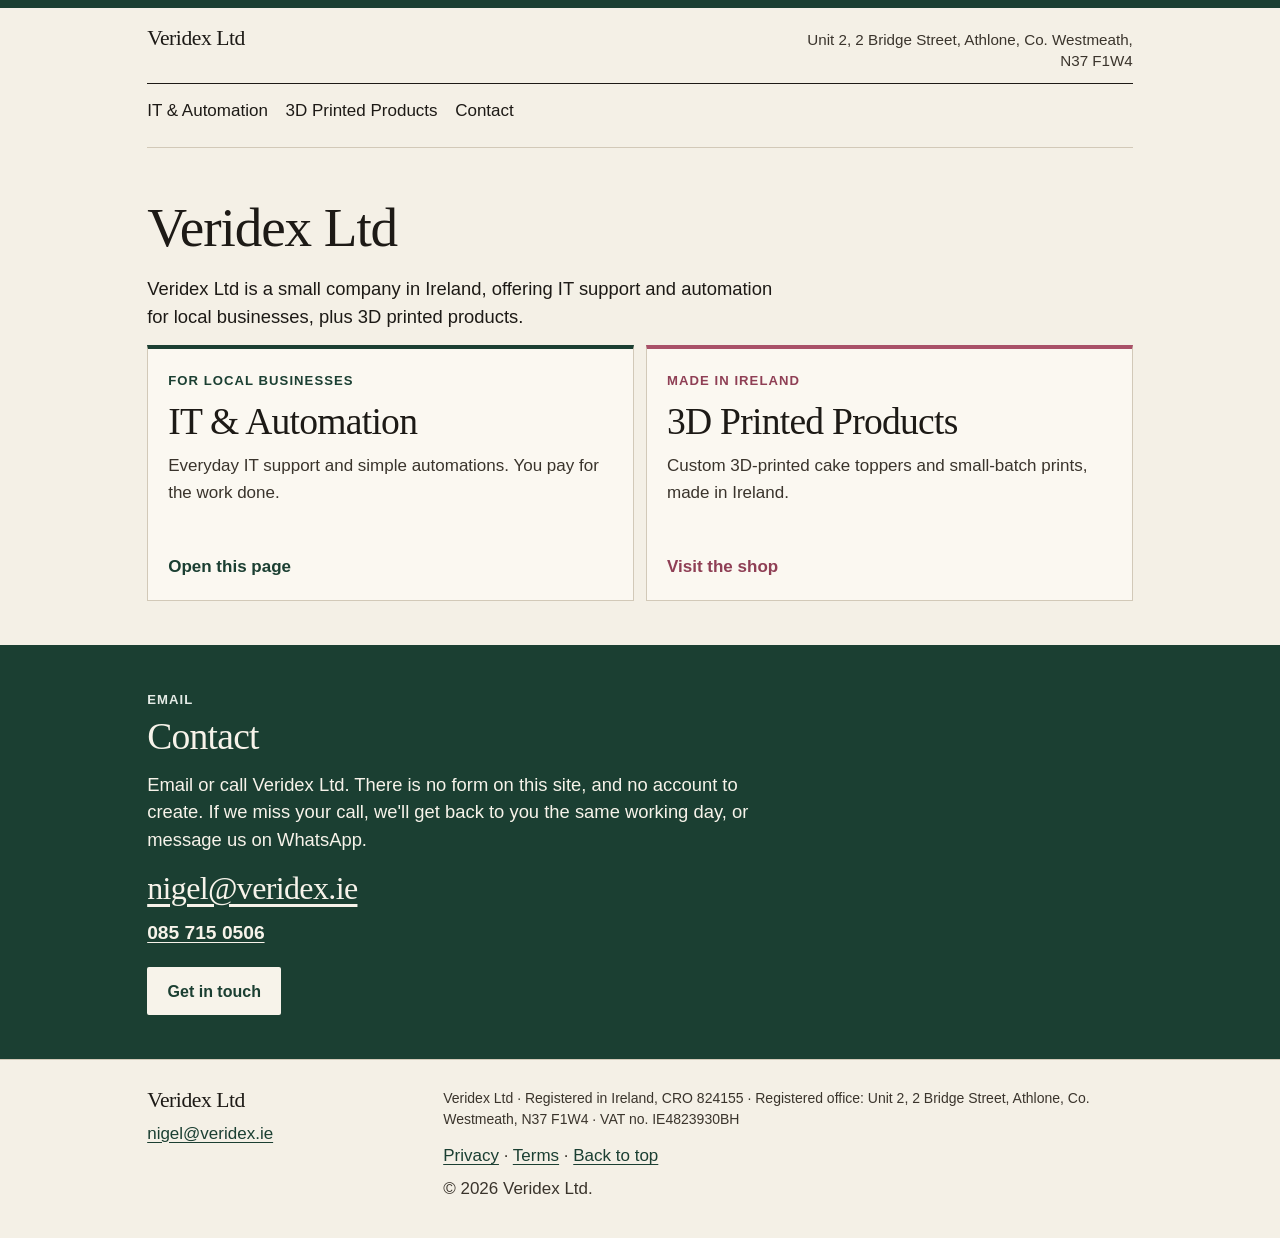
==== index.html @ 3efedc43 "Fill the privacy gaps and publish the IT terms. The contact address is nigel@veridex.ie. Households " ====
<!DOCTYPE html>
<html lang="en-IE">
<head>
  <meta charset="utf-8">
  <meta name="viewport" content="width=device-width, initial-scale=1">
  <meta name="color-scheme" content="light">
  <meta name="theme-color" content="#1b3f32">
  <title>Veridex Ltd | IT support and 3D printed products in Ireland</title>
  <meta name="description" content="Veridex Ltd is a small company in Ireland, offering IT support and automation for local businesses, plus 3D printed products.">
  <link rel="canonical" href="https://veridex.ie/">
  <meta property="og:url" content="https://veridex.ie/">
  <meta property="og:title" content="Veridex Ltd">
  <meta property="og:description" content="Veridex Ltd is a small company in Ireland, offering IT support and automation for local businesses, plus 3D printed products.">
  <meta property="og:type" content="website">
  <meta property="og:locale" content="en_IE">
  <meta property="og:image" content="https://veridex.ie/og-veridex.png">
  <meta property="og:image:alt" content="Veridex Ltd. A small company in Ireland offering IT support and automation, and 3D printed products.">
  <meta name="twitter:card" content="summary_large_image">
  <meta name="twitter:title" content="Veridex Ltd">
  <meta name="twitter:description" content="Veridex Ltd is a small company in Ireland, offering IT support and automation for local businesses, plus 3D printed products.">
  <meta name="twitter:image" content="https://veridex.ie/og-veridex.png">
  <meta name="twitter:image:alt" content="Veridex Ltd. A small company in Ireland offering IT support and automation, and 3D printed products.">
  <meta http-equiv="Content-Security-Policy" content="default-src 'self'; style-src 'self'; img-src 'self'; font-src 'self'; form-action 'none'; base-uri 'none'; object-src 'none'">
  <link rel="icon" href="/favicon.ico" sizes="any">
  <link rel="icon" href="/favicon.svg" type="image/svg+xml">
  <link rel="stylesheet" href="/styles.css">
</head>
<body id="top" class="has-sticky-contact">
  <a class="skip" href="#content">Skip to content</a>

  <header class="site-header">
    <div class="wrap">
      <div class="mast">
        <p class="brand" id="brand-name">Veridex Ltd</p>
        <p class="mast-place">Unit 2, 2 Bridge Street, Athlone, Co. Westmeath, N37 F1W4</p>
      </div>
      <nav aria-label="Site">
        <ul class="nav" role="list">
          <li role="listitem"><a href="/it/">IT &amp; Automation</a></li>
          <li role="listitem"><a href="/veridex-shop/">3D Printed Products</a></li>
          <li role="listitem"><a href="#contact">Contact</a></li>
        </ul>
      </nav>
    </div>
  </header>

  <main id="content">
    <section class="hero" aria-labelledby="home-heading">
      <div class="wrap">
        <h1 id="home-heading">Veridex Ltd</h1>
        <p class="lede">Veridex Ltd is a small company in Ireland, offering IT support and automation for local businesses, plus 3D printed products.</p>
        <div class="doors">
          <a class="door" href="/it/">
            <p class="kicker">For local businesses</p>
            <h2>IT &amp; Automation</h2>
            <p>Everyday IT support and simple automations. You pay for the work done.</p>
            <span class="door-go">Open this page</span>
          </a>
          <a class="door door--shop" href="/veridex-shop/">
            <p class="kicker">Made in Ireland</p>
            <h2>3D Printed Products</h2>
            <p>Custom 3D-printed cake toppers and small-batch prints, made in Ireland.</p>
            <span class="door-go">Visit the shop</span>
          </a>
        </div>
      </div>
    </section>

    <section id="contact" class="contact" aria-labelledby="contact-heading">
      <div class="wrap">
        <p class="kicker kicker-light">Email</p>
        <h2 id="contact-heading">Contact</h2>
        <p class="lede lede-light">Email or call Veridex Ltd. There is no form on this site, and no account to create. If we miss your call, we'll get back to you the same working day, or message us on WhatsApp.</p>
        <address>
          <a class="contact-email" href="mailto:nigel@veridex.ie">nigel@veridex.ie</a>
          <a class="contact-phone" href="tel:+353857150506">085 715 0506</a>
        </address>
        <p class="contact-action"><a class="button button-inverse" href="mailto:nigel@veridex.ie">Get in touch</a></p>
      </div>
    </section>
  </main>

  <footer class="site-footer">
    <div class="wrap footer-grid">
      <div>
        <p class="footer-brand">Veridex Ltd</p>
        <p><a href="mailto:nigel@veridex.ie">nigel@veridex.ie</a></p>
      </div>
      <div>
        <p class="footer-company">Veridex Ltd · Registered in Ireland, CRO 824155 · Registered office: Unit 2, 2 Bridge Street, Athlone, Co. Westmeath, N37 F1W4 · VAT no. IE4823930BH</p>
        <p class="footer-meta"><a href="/privacy/">Privacy</a> · <a href="/terms/">Terms</a> · <a href="#top">Back to top</a></p>
        <p class="footer-meta">© <time datetime="2026">2026</time> Veridex Ltd.</p>
      </div>
    </div>
  </footer>
  <a class="button sticky-contact" href="mailto:nigel@veridex.ie">Get in touch</a>
</body>
</html>
---- styles.css ----
/* Veridex — plain HTML and CSS, no build, no external assets. */

:root {
  --bg: #f4f0e6;
  --bg-deep: #e7e0d2;
  --paper: #fbf8f1;
  --ink: #1d1a16;
  --muted: #3a342c;
  --line: #d2c9b8;
  --green: #1b3f32;
  --green-deep: #12281f;
  --shop: #a95168;
  --shop-deep: #8f3f55;
  --shop-soft: #f6e7ea;
  --human: #6e3a22;
  --auto: #245544;
  --on-green: #f7f3ea;
  --on-green-soft: #e4ebe6;
  --serif: "Iowan Old Style", Palatino, "Palatino Linotype", "Book Antiqua", Georgia, "Times New Roman", serif;
  --sans: "Segoe UI", "Helvetica Neue", Helvetica, Arial, sans-serif;
  --mono: ui-monospace, "Cascadia Mono", "Segoe UI Mono", Menlo, Consolas, monospace;
  --wrap: 68rem;
  --pad: max(1.25rem, 4vw);
}

*,
*::before,
*::after {
  box-sizing: border-box;
}

html {
  scroll-behavior: smooth;
}

body {
  margin: 0;
  background: var(--bg);
  color: var(--ink);
  font-family: var(--sans);
  font-size: 1.0625rem;
  line-height: 1.6;
  border-top: 8px solid var(--green);
}

::selection {
  background: var(--green);
  color: var(--on-green);
}

h1,
h2,
h3,
h4 {
  font-family: var(--serif);
  font-weight: 500;
  line-height: 1.15;
  letter-spacing: -0.02em;
  text-wrap: balance;
}

h1 {
  margin: 0 0 1rem;
  font-size: clamp(1.9rem, 5vw, 3.45rem);
}

h2 {
  margin: 0 0 0.75rem;
  font-size: clamp(1.7rem, 3vw, 2.35rem);
}

h3 {
  margin: 0 0 0.4rem;
  font-size: 1.35rem;
}

h4 {
  margin: 0 0 0.4rem;
  font-size: 1.15rem;
}

p,
dd,
li {
  text-wrap: pretty;
}

p {
  margin: 0 0 0.9rem;
}

a {
  color: var(--green);
  text-underline-offset: 0.15em;
}

a:hover {
  color: var(--green-deep);
}

:focus-visible {
  outline: 3px solid var(--green);
  outline-offset: 3px;
}

.skip {
  position: absolute;
  left: 1rem;
  top: 0;
  transform: translateY(-150%);
  background: var(--paper);
  color: var(--ink);
  padding: 0.55rem 0.8rem;
  z-index: 5;
  text-decoration: none;
}

.skip:focus {
  transform: none;
}

.wrap {
  width: min(var(--wrap), 100%);
  margin-inline: auto;
  padding-inline: var(--pad);
}

.kicker {
  margin: 0 0 0.35rem;
  color: var(--green);
  font-size: 0.82rem;
  font-weight: 700;
  letter-spacing: 0.08em;
  text-transform: uppercase;
}

.lede {
  font-size: 1.15rem;
  line-height: 1.5;
  max-width: 40rem;
}

.visually-hidden {
  position: absolute;
  width: 1px;
  height: 1px;
  padding: 0;
  margin: -1px;
  overflow: hidden;
  clip-path: inset(50%);
  white-space: nowrap;
  border: 0;
}

/* Header */

.site-header {
  background: var(--bg);
}

.mast {
  display: flex;
  flex-wrap: wrap;
  justify-content: space-between;
  align-items: baseline;
  gap: 0.35rem 1rem;
  padding-top: 1.15rem;
  padding-bottom: 0.7rem;
  border-bottom: 1px solid var(--ink);
}

.brand,
.footer-brand {
  margin: 0;
  font-family: var(--serif);
  font-size: 1.35rem;
  letter-spacing: -0.02em;
  line-height: 1.2;
}

a.brand,
.brand a {
  color: inherit;
  text-decoration: none;
}

a.brand:hover,
.brand a:hover,
.mast-place a:hover {
  color: var(--green);
}

.mast-place {
  margin: 0;
  max-width: 24rem;
  color: var(--muted);
  font-size: 0.95rem;
  line-height: 1.35;
  text-align: right;
}

.nav {
  display: flex;
  flex-wrap: wrap;
  gap: 0.15rem 1.1rem;
  list-style: none;
  margin: 0;
  padding: 0.35rem 0 0.85rem;
  border-bottom: 1px solid var(--line);
}

.nav a {
  display: inline-flex;
  align-items: center;
  min-height: 44px;
  color: var(--ink);
  text-decoration: none;
  border-bottom: 2px solid transparent;
}

.nav a:hover {
  border-bottom-color: var(--green);
  color: var(--green);
}

/* Hero */

.hero {
  padding: 2.25rem 0 2.75rem;
}

.hero-grid {
  display: grid;
  gap: 1.75rem;
}

.hero-side {
  display: grid;
  gap: 0.75rem;
  align-content: start;
}

.service-area {
  margin: 0 0 0.85rem;
  max-width: 40rem;
  color: var(--green);
  font-weight: 700;
}

.hero-actions {
  display: flex;
  flex-wrap: wrap;
  align-items: center;
  gap: 0.75rem 1.25rem;
  margin-top: 1.35rem;
}

.hero-email {
  margin: 0;
  overflow-wrap: anywhere;
}

.button {
  display: inline-flex;
  align-items: center;
  justify-content: center;
  min-height: 48px;
  padding: 0.65rem 1.15rem;
  background: var(--green);
  color: var(--on-green);
  border: 2px solid var(--green);
  border-radius: 2px;
  font-weight: 650;
  font-size: 1rem;
  text-decoration: none;
  line-height: 1.2;
}

.button:hover {
  background: var(--green-deep);
  border-color: var(--green-deep);
  color: var(--on-green);
}

.button:active {
  transform: translateY(1px);
}

.in-short {
  background: var(--paper);
  border: 1px solid var(--line);
  padding: 1.1rem 1.15rem 0.35rem;
}

.in-short dl {
  margin: 0.35rem 0 0;
}

.in-short div {
  border-top: 1px solid var(--line);
  padding: 0.75rem 0;
}

.in-short dt {
  margin: 0 0 0.15rem;
  color: var(--green);
  font-weight: 700;
  font-size: 0.95rem;
}

.in-short dd {
  margin: 0;
  color: var(--muted);
}

/* Sections */

.section {
  padding: 2.75rem 0;
}

.band {
  background: var(--bg-deep);
}

.split {
  display: grid;
  gap: 1.25rem;
}

.split-intro p:last-child {
  margin-bottom: 0;
  color: var(--muted);
}

.cards {
  display: grid;
  gap: 0.75rem;
}

.card,
.rate,
.faq,
.tray,
.path {
  background: var(--paper);
  border: 1px solid var(--line);
}

.card {
  padding: 1.1rem 1.15rem 1.15rem;
}

.card-index {
  margin: 0 0 0.45rem;
  color: var(--green);
  font-family: var(--serif);
  font-size: 0.95rem;
  letter-spacing: 0.08em;
}

.card p:last-child,
.path p:last-child,
.faq p:last-child {
  margin-bottom: 0;
}

.card h3 + p,
.faq h3 + p {
  color: var(--muted);
}

/* Diagram */

.diagram {
  margin: 1.5rem 0 0;
}

.tray,
.sorted {
  margin: 0;
}

.tray {
  padding: 1.15rem;
}

.tray h3,
.sorted > h3 {
  margin-bottom: 0.25rem;
}

.tray > p,
.sorted > p {
  color: var(--muted);
}

.inbox,
.paths,
.steps,
.nav {
  list-style: none;
}

.inbox {
  margin: 0.85rem 0 0;
  padding: 0;
  display: grid;
  gap: 0.45rem;
  max-width: 42rem;
}

.inbox li {
  display: flex;
  flex-wrap: wrap;
  align-items: baseline;
  gap: 0.45rem 0.7rem;
  padding: 0.55rem 0.7rem;
  background: var(--bg);
  border: 1px solid var(--line);
}

.tag,
.path-label,
.auto-stamp {
  display: inline-block;
  padding: 0.12rem 0.45rem;
  font-size: 0.75rem;
  font-weight: 700;
  letter-spacing: 0.05em;
  text-transform: uppercase;
  line-height: 1.4;
}

.tag-reply,
.path-reply .path-label {
  background: var(--green);
  color: var(--on-green);
}

.tag-logged,
.path-logged .path-label {
  background: var(--ink);
  color: var(--on-green);
}

.tag-auto,
.path-auto .path-label {
  background: var(--auto);
  color: var(--on-green);
}

.tag-human,
.path-human .path-label {
  background: var(--human);
  color: var(--on-green);
}

.splitter {
  display: flex;
  justify-content: center;
  height: 1.75rem;
}

.splitter span {
  display: block;
  width: 2px;
  height: 100%;
  background: var(--green);
  position: relative;
}

.splitter span::after {
  content: "";
  position: absolute;
  left: 50%;
  bottom: -1px;
  transform: translateX(-50%);
  border: 6px solid transparent;
  border-top-color: var(--green);
}

.sorted > h3,
.sorted > p {
  padding-inline: 0.15rem;
}

.paths {
  margin: 0.85rem 0 0;
  padding: 0;
  display: grid;
  gap: 0.75rem;
}

.path {
  padding: 0 0.95rem 0.95rem;
  display: flex;
  flex-direction: column;
  gap: 0.45rem;
}

.path-human {
  background: #f8f1e6;
}

.path-label {
  margin: 0 0 0.75rem;
  margin-inline: -0.95rem;
}

.path h4 {
  margin-bottom: 0;
}

.path p {
  margin: 0;
  color: var(--muted);
}

.sample {
  margin-top: auto;
  padding: 0.6rem 0.65rem;
  background: var(--bg);
  border: 1px dashed var(--line);
  color: var(--ink);
  font-family: var(--mono);
  font-size: 0.82rem;
  line-height: 1.45;
}

.path-human .sample {
  background: #fbf8f1;
}

.sample p {
  margin: 0;
  color: var(--ink);
}

.sample-label {
  margin-bottom: 0.25rem !important;
  color: var(--muted) !important;
  font-family: var(--sans);
  font-size: 0.72rem;
  font-weight: 700;
  letter-spacing: 0.06em;
  text-transform: uppercase;
}

.auto-stamp {
  margin: 0.15rem 0 0.3rem;
  border: 1px solid var(--auto);
  color: var(--auto);
  background: transparent;
}

.callout {
  margin: 1.15rem 0 0.75rem;
  padding: 0.9rem 1rem;
  max-width: 42rem;
  background: var(--paper);
  border-left: 4px solid var(--green);
}

.callout strong {
  font-weight: 700;
}

.after-note {
  margin: 0;
  max-width: 42rem;
  color: var(--muted);
}

/* Pricing */

.rates {
  display: grid;
  gap: 0.75rem;
  margin-top: 1.35rem;
}

.rates-jobs,
.rates-fixed {
  margin-top: 0.75rem;
}

.rates-heading {
  margin: 1.75rem 0 0;
}

.rate {
  padding: 1.15rem 1.15rem 1.2rem;
  border-top: 4px solid var(--green);
}

.rate h3 {
  margin-bottom: 0.35rem;
  font-size: 1.2rem;
}

.rate-price {
  display: flex;
  flex-wrap: wrap;
  align-items: baseline;
  gap: 0.15rem 0.45rem;
  margin: 0.15rem 0 0.7rem;
  color: var(--ink);
  font-family: var(--serif);
  line-height: 1.05;
  letter-spacing: -0.02em;
}

.rate-price:last-child {
  margin-bottom: 0;
}

.rate-figure {
  font-size: clamp(1.85rem, 3vw, 2.35rem);
}

.rate-unit {
  color: var(--muted);
  font-family: var(--sans);
  font-size: 0.95rem;
  font-weight: 650;
  letter-spacing: 0;
}

.rate-detail {
  margin: 0;
  color: var(--muted);
}

.rate-rule {
  margin: 0.75rem 0 0;
  padding: 0.85rem 1.05rem;
  background: var(--paper);
  border: 1px solid var(--line);
  border-left: 4px solid var(--green);
}

.rate-travel {
  margin-top: 0.75rem;
}

.vat-line {
  margin: 0 0 0.15rem;
  max-width: 42rem;
  font-weight: 650;
}

/* Steps and FAQ */

.steps {
  margin: 0;
  padding: 0;
  display: grid;
  gap: 0.75rem;
  counter-reset: step;
}

.steps li {
  counter-increment: step;
  background: var(--paper);
  border: 1px solid var(--line);
  padding: 1rem 1.1rem 1.05rem;
}

.steps h3::before {
  content: counter(step) ". ";
  color: var(--green);
}

.steps p {
  margin: 0;
  color: var(--muted);
}

.faq-list {
  display: grid;
  gap: 0.75rem;
}

.faq {
  padding: 1rem 1.1rem 1.05rem;
}

/* Contact and footer */

.contact {
  background: var(--green);
  color: var(--on-green);
  padding: 2.75rem 0;
}

.contact :focus-visible {
  outline-color: var(--on-green);
}

.kicker-light {
  color: var(--on-green-soft);
}

.lede-light {
  color: var(--on-green);
}

.contact address {
  margin: 0.25rem 0 0;
  font-style: normal;
}

.contact-email {
  color: var(--on-green);
  font-family: var(--serif);
  font-size: clamp(1.35rem, 3vw, 2rem);
  letter-spacing: -0.02em;
  line-height: 1.25;
  overflow-wrap: anywhere;
}

.contact-email:hover {
  color: white;
}

.contact-phone {
  display: block;
  margin-top: 0.65rem;
  color: var(--on-green);
  font-size: 1.2rem;
  font-weight: 650;
}

.contact-phone:hover {
  color: white;
}

.contact-action {
  margin: 1.15rem 0 0;
}

.button-inverse {
  background: var(--on-green);
  color: var(--green);
  border-color: var(--on-green);
}

.button-inverse:hover {
  background: white;
  border-color: white;
  color: var(--green-deep);
}

.site-footer {
  padding: 1.75rem 0 2.25rem;
  background: var(--bg);
  color: var(--muted);
  border-top: 1px solid var(--line);
}

.footer-grid {
  display: grid;
  gap: 1rem;
}

.footer-brand {
  color: var(--ink);
  margin-bottom: 0.35rem;
}

.footer-legal,
.footer-company {
  margin: 0 0 0.75rem;
  max-width: 46rem;
  color: var(--muted);
  font-size: 0.875rem;
  line-height: 1.5;
}

.footer-meta {
  margin: 0 0 0.35rem;
}

.footer-meta:last-child {
  margin-bottom: 0;
}

.sticky-contact {
  position: fixed;
  z-index: 30;
  left: max(0.75rem, env(safe-area-inset-left));
  right: max(0.75rem, env(safe-area-inset-right));
  bottom: max(0.75rem, env(safe-area-inset-bottom));
  width: auto;
  box-shadow: 0 8px 24px rgba(18, 40, 31, 0.28);
}

@media (max-width: 47.99rem) {
  .has-sticky-contact {
    padding-bottom: calc(4.75rem + env(safe-area-inset-bottom));
  }

  .hero {
    padding-top: 1.5rem;
    padding-bottom: 1.75rem;
  }

  .mast-place {
    text-align: left;
  }

  .in-short-where {
    display: none;
  }
}

@media (min-width: 48rem) {
  .sticky-contact {
    display: none;
  }
}

.site-footer a {
  color: var(--green);
}

@media (min-width: 40rem) {
  .cards,
  .paths {
    grid-template-columns: 1fr 1fr;
  }

  .hero {
    padding-top: 3rem;
  }
}

@media (min-width: 52rem) {
  .hero-grid {
    grid-template-columns: minmax(0, 1.45fr) minmax(16rem, 0.75fr);
    gap: 2.5rem;
    align-items: start;
  }

  .split {
    grid-template-columns: minmax(12rem, 16rem) minmax(0, 1fr);
    gap: 2.5rem;
    align-items: start;
  }

  .footer-grid {
    grid-template-columns: minmax(12rem, 16rem) minmax(0, 1fr);
    gap: 2.5rem;
  }
}

@media (min-width: 40rem) {
  .rates-jobs,
  .rates.rates-fixed {
    grid-template-columns: 1fr 1fr;
  }
}

@media (min-width: 52rem) {
  .rates {
    grid-template-columns: repeat(3, minmax(0, 1fr));
  }
}

@media (min-width: 64rem) {
  .paths {
    grid-template-columns: repeat(4, minmax(0, 1fr));
  }

  .splitter {
    height: auto;
    flex-direction: column;
    align-items: center;
    margin-top: 0.15rem;
  }

  .splitter span {
    height: 0.85rem;
    width: 2px;
  }

  .splitter span::after {
    display: none;
  }

  .splitter::after {
    content: "";
    display: block;
    width: 75%;
    height: 0.85rem;
    border: 2px solid var(--green);
    border-bottom: 0;
  }

  .steps {
    grid-template-columns: repeat(3, minmax(0, 1fr));
  }
}

@media (prefers-reduced-motion: reduce) {
  html {
    scroll-behavior: auto;
  }

  .button:active {
    transform: none;
  }
}

@media (forced-colors: active) {
  .button,
  .card,
  .rate,
  .rate-rule,
  .path,
  .faq,
  .tray,
  .steps li {
    border: 1px solid CanvasText;
  }
}

@media print {
  body {
    border-top: 0;
    background: white;
    color: black;
  }

  .skip,
  .nav,
  .button,
  .sticky-contact {
    display: none;
  }

  .contact-email,
  .contact-phone {
    color: black;
  }

  .band,
  .contact,
  .card,
  .rate,
  .rate-rule,
  .path,
  .faq,
  .tray {
    background: white;
    color: black;
  }

  a[href^="mailto:"]::after {
    content: " (" attr(href) ")";
    font-size: 0.85em;
  }
}

/* Home, shop, and the short legal pages */

.doors {
  display: grid;
  gap: 0.75rem;
  margin-top: 0.5rem;
}

.door {
  display: flex;
  flex-direction: column;
  align-items: flex-start;
  gap: 0.55rem;
  min-height: 16rem;
  padding: 1.35rem 1.25rem 1.25rem;
  background: var(--paper);
  border: 1px solid var(--line);
  border-top: 4px solid var(--green);
  color: inherit;
  text-decoration: none;
}

.door h2,
.door p {
  margin: 0;
}

.door p {
  color: var(--muted);
  max-width: 36rem;
}

.door .kicker {
  color: var(--green);
}

.door-go {
  margin-top: auto;
  padding-top: 1.1rem;
  color: var(--green);
  font-weight: 700;
}

.door:hover,
.door:focus-visible {
  border-color: var(--green);
  color: inherit;
}

.door:hover .door-go,
.door:focus-visible .door-go {
  text-decoration: underline;
  text-underline-offset: 0.15em;
}

.door--shop {
  border-top-color: var(--shop);
}

.door--shop .kicker,
.door--shop .door-go {
  color: var(--shop-deep);
}

.door--shop:hover,
.door--shop:focus-visible {
  border-color: var(--shop);
}

.shop-note h1 {
  padding-top: 0.85rem;
  border-top: 4px solid var(--shop);
}

.shop-note a {
  color: var(--shop-deep);
}

.shop-note a:hover {
  color: var(--shop);
}

.prose {
  max-width: 40rem;
}

.prose h2 {
  margin-top: 2rem;
}

.prose h2:first-of-type {
  margin-top: 1.5rem;
}

.prose h3 {
  margin-top: 1.35rem;
  font-size: 1.2rem;
}

.tbc {
  font-weight: 700;
  color: var(--ink);
}

.table-scroll {
  max-width: 100%;
  margin: 0 0 1.15rem;
  overflow-x: auto;
}

.notice-table {
  width: 100%;
  min-width: 36rem;
  border-collapse: collapse;
  font-size: 0.95rem;
  line-height: 1.45;
}

.notice-table th,
.notice-table td {
  border-top: 1px solid var(--line);
  padding: 0.65rem 0.7rem 0.7rem 0;
  text-align: left;
  vertical-align: top;
}

.notice-table th {
  color: var(--green);
  font-size: 0.82rem;
  font-weight: 700;
  letter-spacing: 0.04em;
}

@media (min-width: 40rem) {
  .doors {
    grid-template-columns: 1fr 1fr;
  }
}

@media (forced-colors: active) {
  .door {
    border: 1px solid CanvasText;
  }
}
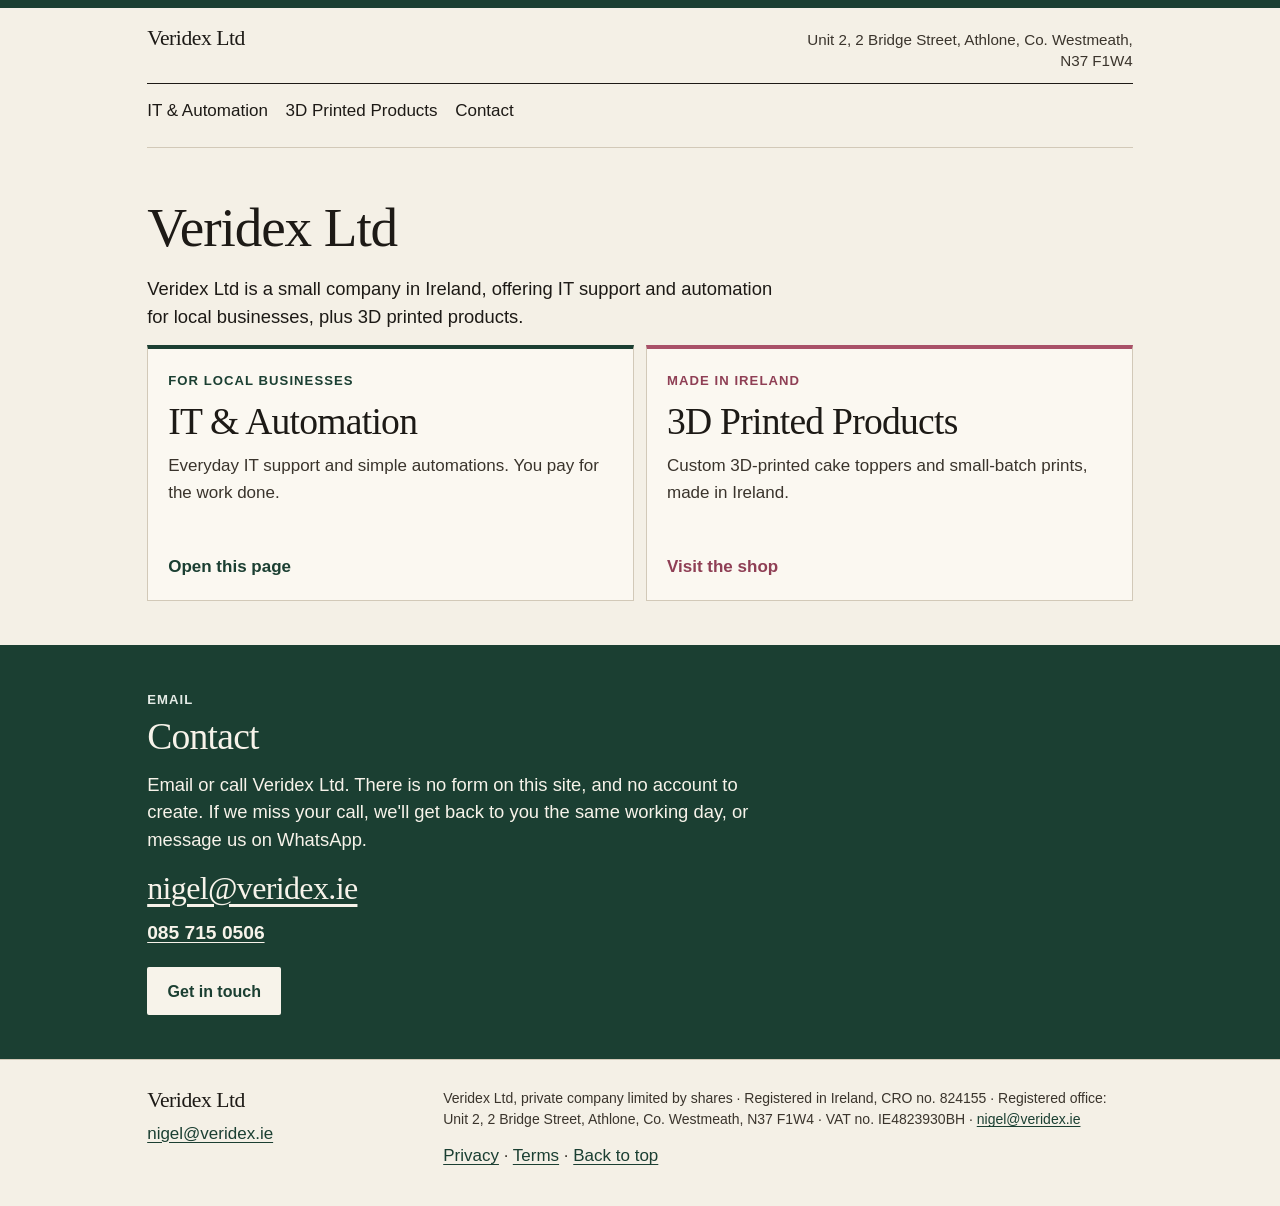
==== commit 82872d03: "Publish the legal-minimum footer, terms, and privacy notice. The footer names the company form and C" ====
--- a/index.html
+++ b/index.html
@@ -87,9 +87,8 @@
         <p><a href="mailto:nigel@veridex.ie">nigel@veridex.ie</a></p>
       </div>
       <div>
-        <p class="footer-company">Veridex Ltd · Registered in Ireland, CRO 824155 · Registered office: Unit 2, 2 Bridge Street, Athlone, Co. Westmeath, N37 F1W4 · VAT no. IE4823930BH</p>
+        <p class="footer-company">Veridex Ltd, private company limited by shares · Registered in Ireland, CRO no. 824155 · Registered office: Unit 2, 2 Bridge Street, Athlone, Co. Westmeath, N37 F1W4 · VAT no. IE4823930BH · <a href="mailto:nigel@veridex.ie">nigel@veridex.ie</a></p>
         <p class="footer-meta"><a href="/privacy/">Privacy</a> · <a href="/terms/">Terms</a> · <a href="#top">Back to top</a></p>
-        <p class="footer-meta">© <time datetime="2026">2026</time> Veridex Ltd.</p>
       </div>
     </div>
   </footer>
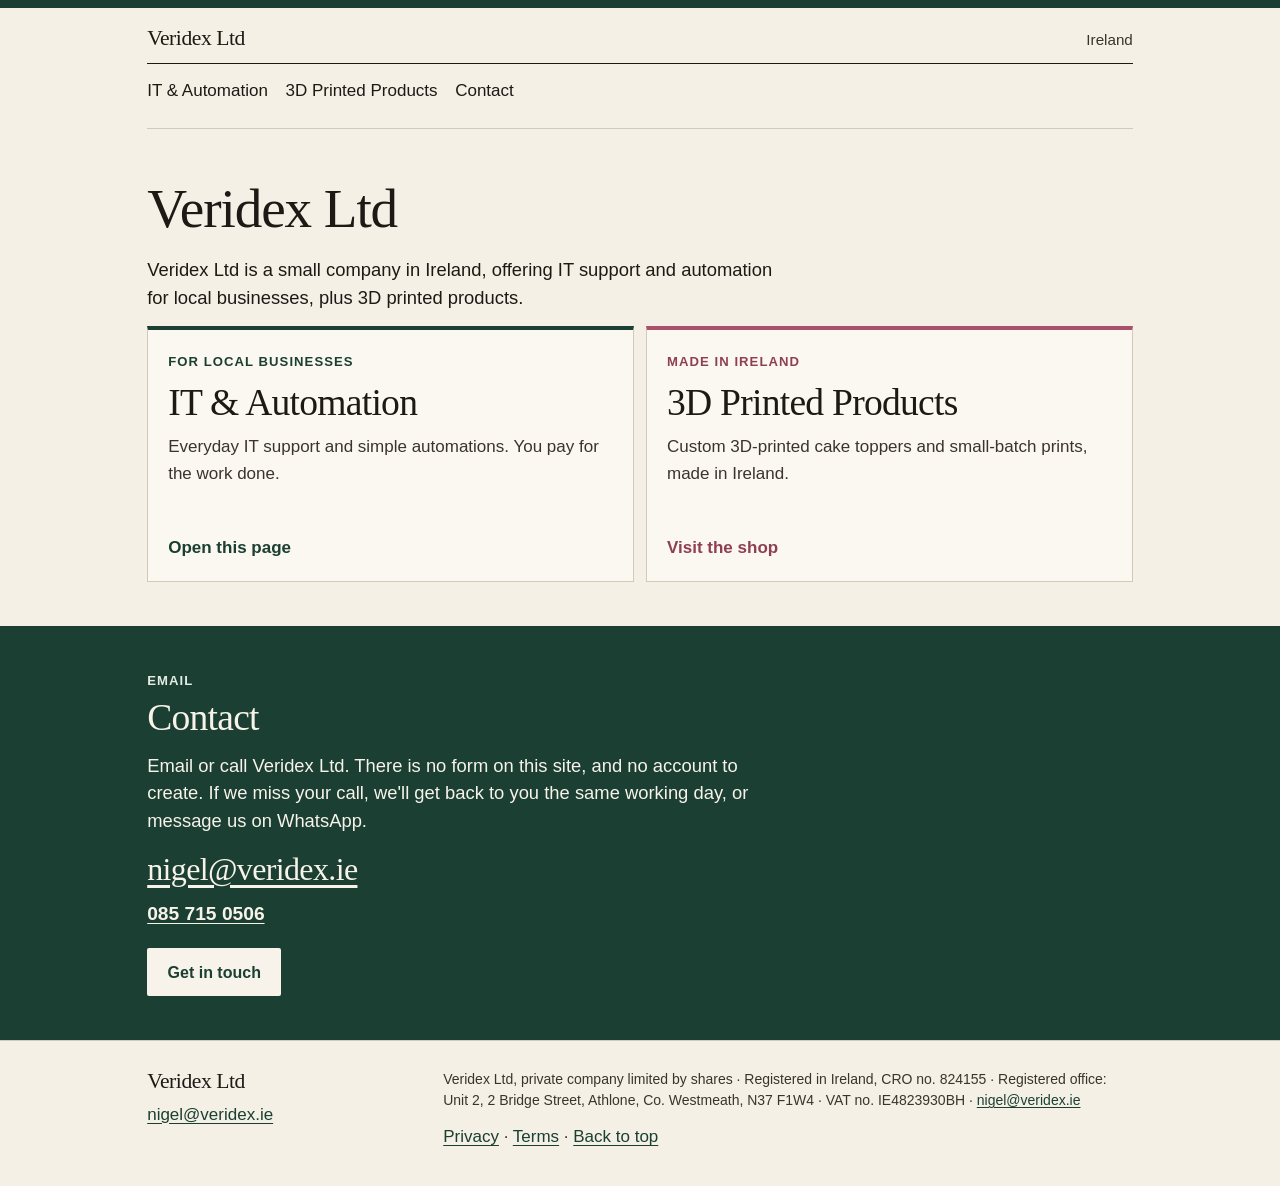
==== commit b2243873: "Trim the site to the legal minimum. Headers no longer repeat the registered office, the IT page drop" ====
--- a/index.html
+++ b/index.html
@@ -32,7 +32,7 @@
     <div class="wrap">
       <div class="mast">
         <p class="brand" id="brand-name">Veridex Ltd</p>
-        <p class="mast-place">Unit 2, 2 Bridge Street, Athlone, Co. Westmeath, N37 F1W4</p>
+        <p class="mast-place">Ireland</p>
       </div>
       <nav aria-label="Site">
         <ul class="nav" role="list">
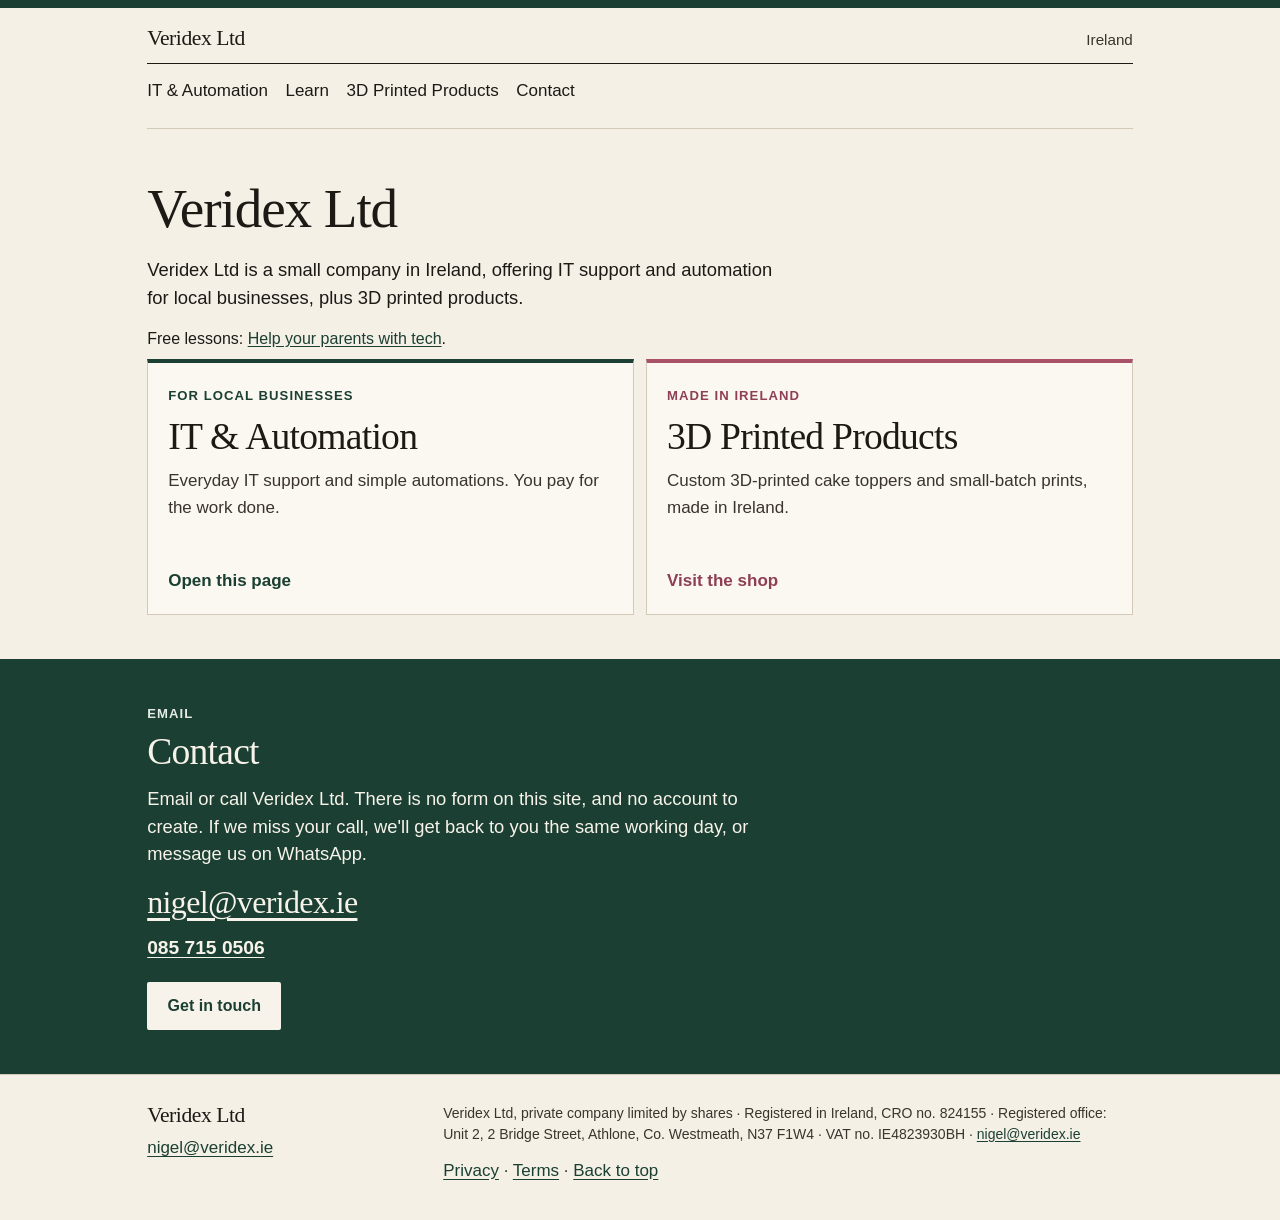
==== commit 81010c7b: "Add free lessons for helping parents with tech. The pages use large type, a Stop, Check, Ask panel, " ====
--- a/index.html
+++ b/index.html
@@ -37,6 +37,7 @@
       <nav aria-label="Site">
         <ul class="nav" role="list">
           <li role="listitem"><a href="/it/">IT &amp; Automation</a></li>
+          <li role="listitem"><a href="/learn/">Learn</a></li>
           <li role="listitem"><a href="/veridex-shop/">3D Printed Products</a></li>
           <li role="listitem"><a href="#contact">Contact</a></li>
         </ul>
@@ -49,6 +50,7 @@
       <div class="wrap">
         <h1 id="home-heading">Veridex Ltd</h1>
         <p class="lede">Veridex Ltd is a small company in Ireland, offering IT support and automation for local businesses, plus 3D printed products.</p>
+        <p class="home-learn">Free lessons: <a href="/learn/">Help your parents with tech</a>.</p>
         <div class="doors">
           <a class="door" href="/it/">
             <p class="kicker">For local businesses</p>
--- a/styles.css
+++ b/styles.css
@@ -1107,3 +1107,246 @@
     border: 1px solid CanvasText;
   }
 }
+
+/* Help your parents with tech */
+
+.home-learn {
+  margin: 0.35rem 0 0;
+  font-size: 1rem;
+}
+
+.learn {
+  font-size: 1.25rem;
+  line-height: 1.7;
+}
+
+.learn h1 {
+  font-size: clamp(2.1rem, 6vw, 3rem);
+  line-height: 1.2;
+}
+
+.learn h2 {
+  margin-top: 2rem;
+  font-size: clamp(1.7rem, 4vw, 2.15rem);
+  line-height: 1.25;
+}
+
+.learn h3 {
+  font-size: 1.55rem;
+  line-height: 1.3;
+}
+
+.learn-article {
+  max-width: 40rem;
+  margin: 0 auto;
+  padding: 1.5rem var(--pad) 2.5rem;
+}
+
+.learn p,
+.learn li {
+  max-width: 40rem;
+}
+
+.learn a:not(.button) {
+  text-decoration: underline;
+  text-decoration-thickness: 2px;
+  text-underline-offset: 0.18em;
+}
+
+.learn :focus-visible {
+  outline: 3px solid #1d1a16;
+  outline-offset: 3px;
+  box-shadow: 0 0 0 6px #fbf8f1;
+}
+
+.learn .step-title {
+  display: flex;
+  gap: 0.75rem;
+  align-items: baseline;
+  margin-top: 1.75rem;
+}
+
+.learn .step-num {
+  flex: 0 0 auto;
+  color: var(--green);
+  font-size: 2rem;
+  font-weight: 700;
+  line-height: 1;
+}
+
+.learn .lesson-index,
+.learn .use-list {
+  padding-left: 1.4rem;
+}
+
+.learn .lesson-index li,
+.learn .use-list li {
+  margin: 0 0 0.85rem;
+}
+
+.learn .lesson-index a {
+  display: inline-block;
+  min-height: 44px;
+  padding: 0.35rem 0;
+}
+
+.stop-box,
+.try-box,
+.example-box,
+.print-box {
+  margin: 1.75rem 0;
+  padding: 1.25rem 1.2rem 1.1rem;
+  border: 3px solid #1d1a16;
+}
+
+.stop-box {
+  background: #12281f;
+  color: #fbf8f1;
+}
+
+.stop-box h2,
+.stop-box p,
+.stop-box li {
+  color: #fbf8f1;
+}
+
+.stop-box ol {
+  margin: 0.5rem 0 0;
+  padding-left: 1.4rem;
+}
+
+.stop-box li {
+  margin: 0 0 0.75rem;
+}
+
+.example-box {
+  background: #e4dfd4;
+  color: #1d1a16;
+}
+
+.example-label {
+  margin: 0 0 0.75rem;
+  font-weight: 700;
+}
+
+.example-text {
+  margin: 0;
+  font-size: 1.2rem;
+}
+
+.try-box,
+.print-box {
+  background: #fbf8f1;
+  color: #1d1a16;
+}
+
+.try-box h2,
+.print-box h2 {
+  margin-top: 0;
+}
+
+.print-title {
+  margin: 0 0 0.75rem;
+  font-size: 1.35rem;
+}
+
+.print-button {
+  margin-top: 0.5rem;
+  min-height: 48px;
+  min-width: 44px;
+  padding: 0.75rem 1.15rem;
+  background: #1b3f32;
+  color: #fbf8f1;
+  border: 3px solid #1d1a16;
+  font: inherit;
+  font-weight: 700;
+  cursor: pointer;
+}
+
+.lesson-nav {
+  display: flex;
+  flex-wrap: wrap;
+  gap: 0.75rem;
+  margin: 2rem 0 0;
+}
+
+.learn .lesson-nav .button {
+  min-height: 48px;
+  min-width: 44px;
+  padding: 0.8rem 1.25rem;
+  font-size: 1.25rem;
+}
+
+.lessons-note {
+  margin-top: 2.5rem;
+  color: #1d1a16;
+  font-size: 1.05rem;
+  line-height: 1.5;
+}
+
+@media (forced-colors: active) {
+  .stop-box,
+  .try-box,
+  .example-box,
+  .print-box,
+  .print-button,
+  .learn .button {
+    border: 3px solid CanvasText;
+  }
+}
+
+@media print {
+  @page {
+    size: A4;
+    margin: 14mm;
+  }
+
+  body.learn {
+    background: #fff;
+    color: #000;
+    font-size: 16pt;
+    line-height: 1.35;
+    border: 0;
+    padding: 0;
+  }
+
+  body.learn .site-header,
+  body.learn .site-footer,
+  body.learn .sticky-contact,
+  body.learn .skip,
+  body.learn .learn-screen,
+  body.learn .lesson-nav,
+  body.learn .lessons-note,
+  body.learn .print-button {
+    display: none !important;
+  }
+
+  body.learn .learn-article {
+    max-width: none;
+    margin: 0;
+    padding: 0;
+  }
+
+  body.learn .print-box {
+    display: block;
+    margin: 0;
+    padding: 0;
+    border: 0;
+    background: #fff;
+    color: #000;
+  }
+
+  body.learn .print-box h2 {
+    margin: 0 0 0.4em;
+    color: #000;
+    font-size: 22pt;
+  }
+
+  body.learn .print-box .print-title,
+  body.learn .print-box li,
+  body.learn .print-box p {
+    color: #000;
+    font-size: 16pt;
+    line-height: 1.35;
+  }
+}
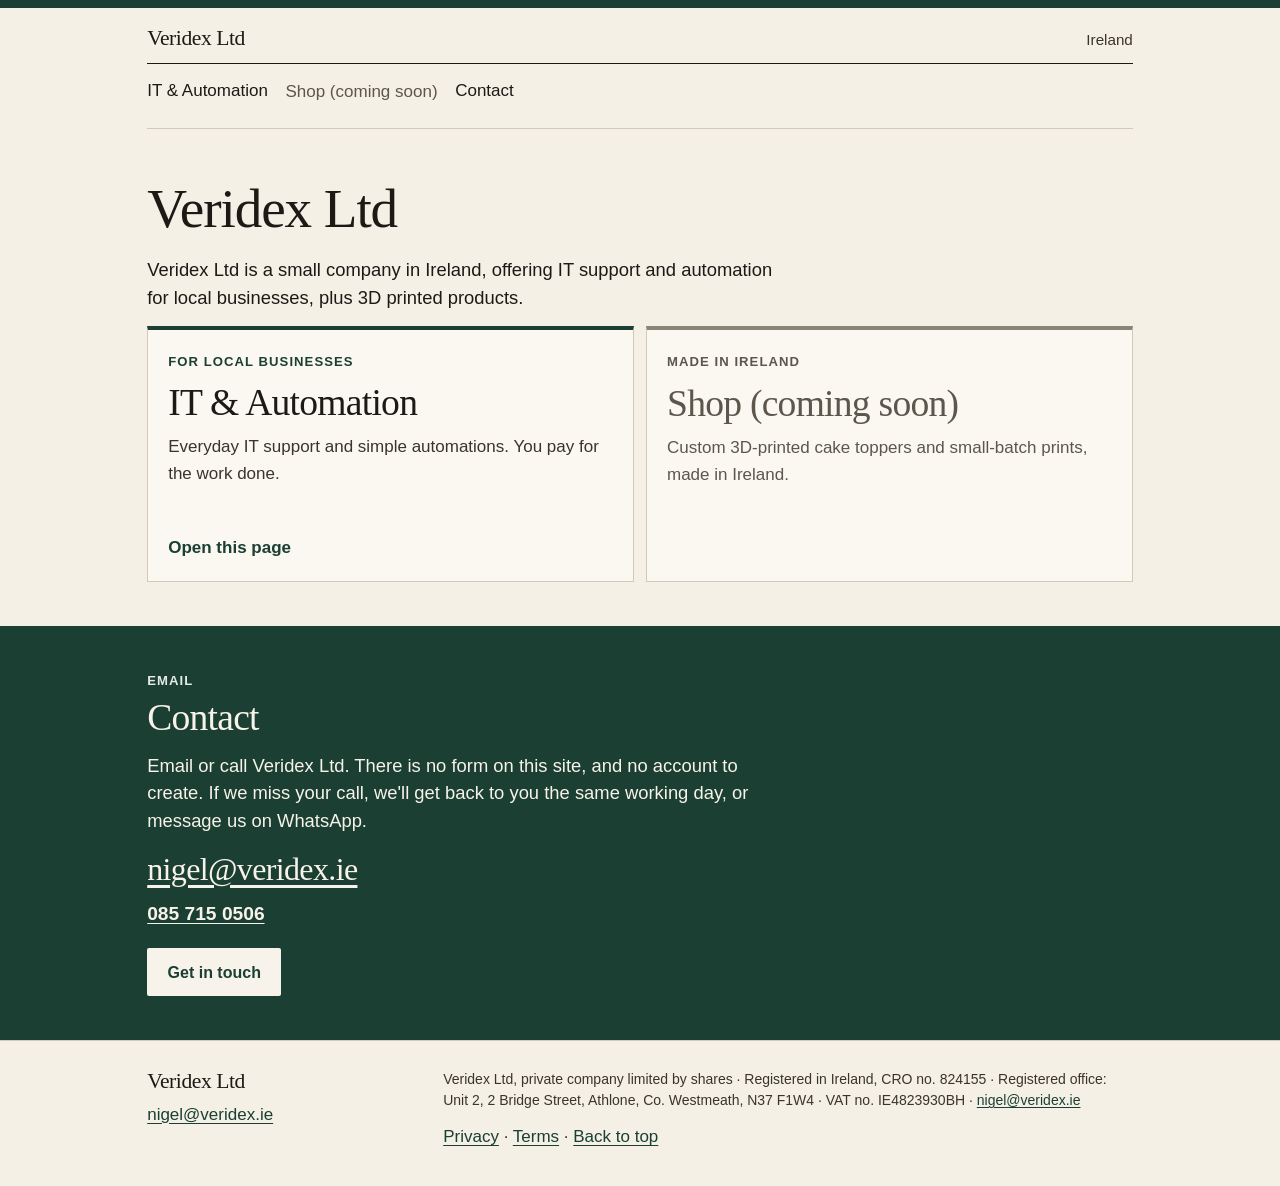
==== commit bebc0cae: "Grey out the 3D-printing shop until it is ready. Co-authored-by: Veridex-Business <Veridex-Business@" ====
--- a/index.html
+++ b/index.html
@@ -37,8 +37,7 @@
       <nav aria-label="Site">
         <ul class="nav" role="list">
           <li role="listitem"><a href="/it/">IT &amp; Automation</a></li>
-          <li role="listitem"><a href="/learn/">Learn</a></li>
-          <li role="listitem"><a href="/veridex-shop/">3D Printed Products</a></li>
+          <li role="listitem"><span class="nav-soon" role="link" aria-disabled="true">Shop (coming soon)</span></li>
           <li role="listitem"><a href="#contact">Contact</a></li>
         </ul>
       </nav>
@@ -50,7 +49,6 @@
       <div class="wrap">
         <h1 id="home-heading">Veridex Ltd</h1>
         <p class="lede">Veridex Ltd is a small company in Ireland, offering IT support and automation for local businesses, plus 3D printed products.</p>
-        <p class="home-learn">Free lessons: <a href="/learn/">Help your parents with tech</a>.</p>
         <div class="doors">
           <a class="door" href="/it/">
             <p class="kicker">For local businesses</p>
@@ -58,12 +56,11 @@
             <p>Everyday IT support and simple automations. You pay for the work done.</p>
             <span class="door-go">Open this page</span>
           </a>
-          <a class="door door--shop" href="/veridex-shop/">
+          <div class="door door--shop door--soon">
             <p class="kicker">Made in Ireland</p>
-            <h2>3D Printed Products</h2>
+            <h2><span class="nav-soon" role="link" aria-disabled="true">Shop (coming soon)</span></h2>
             <p>Custom 3D-printed cake toppers and small-batch prints, made in Ireland.</p>
-            <span class="door-go">Visit the shop</span>
-          </a>
+          </div>
         </div>
       </div>
     </section>
--- a/styles.css
+++ b/styles.css
@@ -1045,6 +1045,34 @@
   color: var(--shop);
 }
 
+.nav-soon {
+  display: inline-flex;
+  align-items: center;
+  min-height: 44px;
+  color: #5c564c;
+  cursor: default;
+  text-decoration: none;
+}
+
+.door--soon {
+  border-color: var(--line);
+  border-top-color: #8a8378;
+  cursor: default;
+}
+
+.door--soon .kicker,
+.door--soon h2,
+.door--soon .nav-soon,
+.door--soon p {
+  color: #5c564c;
+}
+
+.door--soon:hover,
+.door--soon:focus-visible {
+  border-color: var(--line);
+  border-top-color: #8a8378;
+}
+
 .prose {
   max-width: 40rem;
 }
@@ -1107,246 +1135,3 @@
     border: 1px solid CanvasText;
   }
 }
-
-/* Help your parents with tech */
-
-.home-learn {
-  margin: 0.35rem 0 0;
-  font-size: 1rem;
-}
-
-.learn {
-  font-size: 1.25rem;
-  line-height: 1.7;
-}
-
-.learn h1 {
-  font-size: clamp(2.1rem, 6vw, 3rem);
-  line-height: 1.2;
-}
-
-.learn h2 {
-  margin-top: 2rem;
-  font-size: clamp(1.7rem, 4vw, 2.15rem);
-  line-height: 1.25;
-}
-
-.learn h3 {
-  font-size: 1.55rem;
-  line-height: 1.3;
-}
-
-.learn-article {
-  max-width: 40rem;
-  margin: 0 auto;
-  padding: 1.5rem var(--pad) 2.5rem;
-}
-
-.learn p,
-.learn li {
-  max-width: 40rem;
-}
-
-.learn a:not(.button) {
-  text-decoration: underline;
-  text-decoration-thickness: 2px;
-  text-underline-offset: 0.18em;
-}
-
-.learn :focus-visible {
-  outline: 3px solid #1d1a16;
-  outline-offset: 3px;
-  box-shadow: 0 0 0 6px #fbf8f1;
-}
-
-.learn .step-title {
-  display: flex;
-  gap: 0.75rem;
-  align-items: baseline;
-  margin-top: 1.75rem;
-}
-
-.learn .step-num {
-  flex: 0 0 auto;
-  color: var(--green);
-  font-size: 2rem;
-  font-weight: 700;
-  line-height: 1;
-}
-
-.learn .lesson-index,
-.learn .use-list {
-  padding-left: 1.4rem;
-}
-
-.learn .lesson-index li,
-.learn .use-list li {
-  margin: 0 0 0.85rem;
-}
-
-.learn .lesson-index a {
-  display: inline-block;
-  min-height: 44px;
-  padding: 0.35rem 0;
-}
-
-.stop-box,
-.try-box,
-.example-box,
-.print-box {
-  margin: 1.75rem 0;
-  padding: 1.25rem 1.2rem 1.1rem;
-  border: 3px solid #1d1a16;
-}
-
-.stop-box {
-  background: #12281f;
-  color: #fbf8f1;
-}
-
-.stop-box h2,
-.stop-box p,
-.stop-box li {
-  color: #fbf8f1;
-}
-
-.stop-box ol {
-  margin: 0.5rem 0 0;
-  padding-left: 1.4rem;
-}
-
-.stop-box li {
-  margin: 0 0 0.75rem;
-}
-
-.example-box {
-  background: #e4dfd4;
-  color: #1d1a16;
-}
-
-.example-label {
-  margin: 0 0 0.75rem;
-  font-weight: 700;
-}
-
-.example-text {
-  margin: 0;
-  font-size: 1.2rem;
-}
-
-.try-box,
-.print-box {
-  background: #fbf8f1;
-  color: #1d1a16;
-}
-
-.try-box h2,
-.print-box h2 {
-  margin-top: 0;
-}
-
-.print-title {
-  margin: 0 0 0.75rem;
-  font-size: 1.35rem;
-}
-
-.print-button {
-  margin-top: 0.5rem;
-  min-height: 48px;
-  min-width: 44px;
-  padding: 0.75rem 1.15rem;
-  background: #1b3f32;
-  color: #fbf8f1;
-  border: 3px solid #1d1a16;
-  font: inherit;
-  font-weight: 700;
-  cursor: pointer;
-}
-
-.lesson-nav {
-  display: flex;
-  flex-wrap: wrap;
-  gap: 0.75rem;
-  margin: 2rem 0 0;
-}
-
-.learn .lesson-nav .button {
-  min-height: 48px;
-  min-width: 44px;
-  padding: 0.8rem 1.25rem;
-  font-size: 1.25rem;
-}
-
-.lessons-note {
-  margin-top: 2.5rem;
-  color: #1d1a16;
-  font-size: 1.05rem;
-  line-height: 1.5;
-}
-
-@media (forced-colors: active) {
-  .stop-box,
-  .try-box,
-  .example-box,
-  .print-box,
-  .print-button,
-  .learn .button {
-    border: 3px solid CanvasText;
-  }
-}
-
-@media print {
-  @page {
-    size: A4;
-    margin: 14mm;
-  }
-
-  body.learn {
-    background: #fff;
-    color: #000;
-    font-size: 16pt;
-    line-height: 1.35;
-    border: 0;
-    padding: 0;
-  }
-
-  body.learn .site-header,
-  body.learn .site-footer,
-  body.learn .sticky-contact,
-  body.learn .skip,
-  body.learn .learn-screen,
-  body.learn .lesson-nav,
-  body.learn .lessons-note,
-  body.learn .print-button {
-    display: none !important;
-  }
-
-  body.learn .learn-article {
-    max-width: none;
-    margin: 0;
-    padding: 0;
-  }
-
-  body.learn .print-box {
-    display: block;
-    margin: 0;
-    padding: 0;
-    border: 0;
-    background: #fff;
-    color: #000;
-  }
-
-  body.learn .print-box h2 {
-    margin: 0 0 0.4em;
-    color: #000;
-    font-size: 22pt;
-  }
-
-  body.learn .print-box .print-title,
-  body.learn .print-box li,
-  body.learn .print-box p {
-    color: #000;
-    font-size: 16pt;
-    line-height: 1.35;
-  }
-}
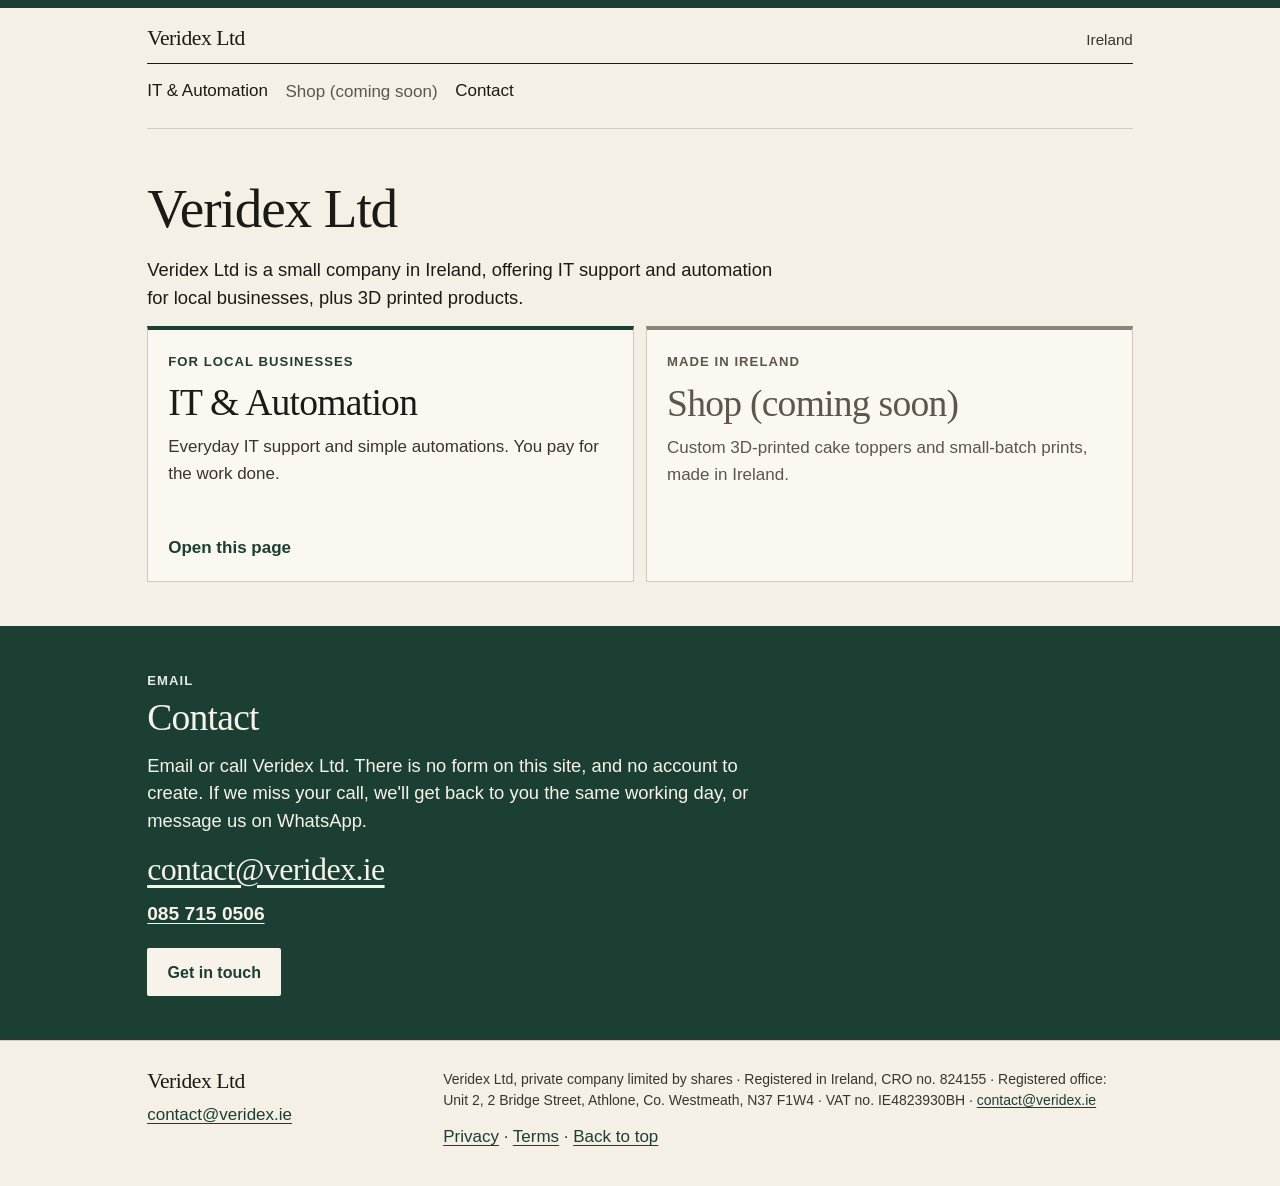
==== commit a5ef3555: "Use contact@veridex.ie as the public contact address. Co-authored-by: Veridex-Business <Veridex-Busi" ====
--- a/index.html
+++ b/index.html
@@ -71,10 +71,10 @@
         <h2 id="contact-heading">Contact</h2>
         <p class="lede lede-light">Email or call Veridex Ltd. There is no form on this site, and no account to create. If we miss your call, we'll get back to you the same working day, or message us on WhatsApp.</p>
         <address>
-          <a class="contact-email" href="mailto:nigel@veridex.ie">nigel@veridex.ie</a>
+          <a class="contact-email" href="mailto:contact@veridex.ie">contact@veridex.ie</a>
           <a class="contact-phone" href="tel:+353857150506">085 715 0506</a>
         </address>
-        <p class="contact-action"><a class="button button-inverse" href="mailto:nigel@veridex.ie">Get in touch</a></p>
+        <p class="contact-action"><a class="button button-inverse" href="mailto:contact@veridex.ie">Get in touch</a></p>
       </div>
     </section>
   </main>
@@ -83,14 +83,14 @@
     <div class="wrap footer-grid">
       <div>
         <p class="footer-brand">Veridex Ltd</p>
-        <p><a href="mailto:nigel@veridex.ie">nigel@veridex.ie</a></p>
+        <p><a href="mailto:contact@veridex.ie">contact@veridex.ie</a></p>
       </div>
       <div>
-        <p class="footer-company">Veridex Ltd, private company limited by shares · Registered in Ireland, CRO no. 824155 · Registered office: Unit 2, 2 Bridge Street, Athlone, Co. Westmeath, N37 F1W4 · VAT no. IE4823930BH · <a href="mailto:nigel@veridex.ie">nigel@veridex.ie</a></p>
+        <p class="footer-company">Veridex Ltd, private company limited by shares · Registered in Ireland, CRO no. 824155 · Registered office: Unit 2, 2 Bridge Street, Athlone, Co. Westmeath, N37 F1W4 · VAT no. IE4823930BH · <a href="mailto:contact@veridex.ie">contact@veridex.ie</a></p>
         <p class="footer-meta"><a href="/privacy/">Privacy</a> · <a href="/terms/">Terms</a> · <a href="#top">Back to top</a></p>
       </div>
     </div>
   </footer>
-  <a class="button sticky-contact" href="mailto:nigel@veridex.ie">Get in touch</a>
+  <a class="button sticky-contact" href="mailto:contact@veridex.ie">Get in touch</a>
 </body>
 </html>
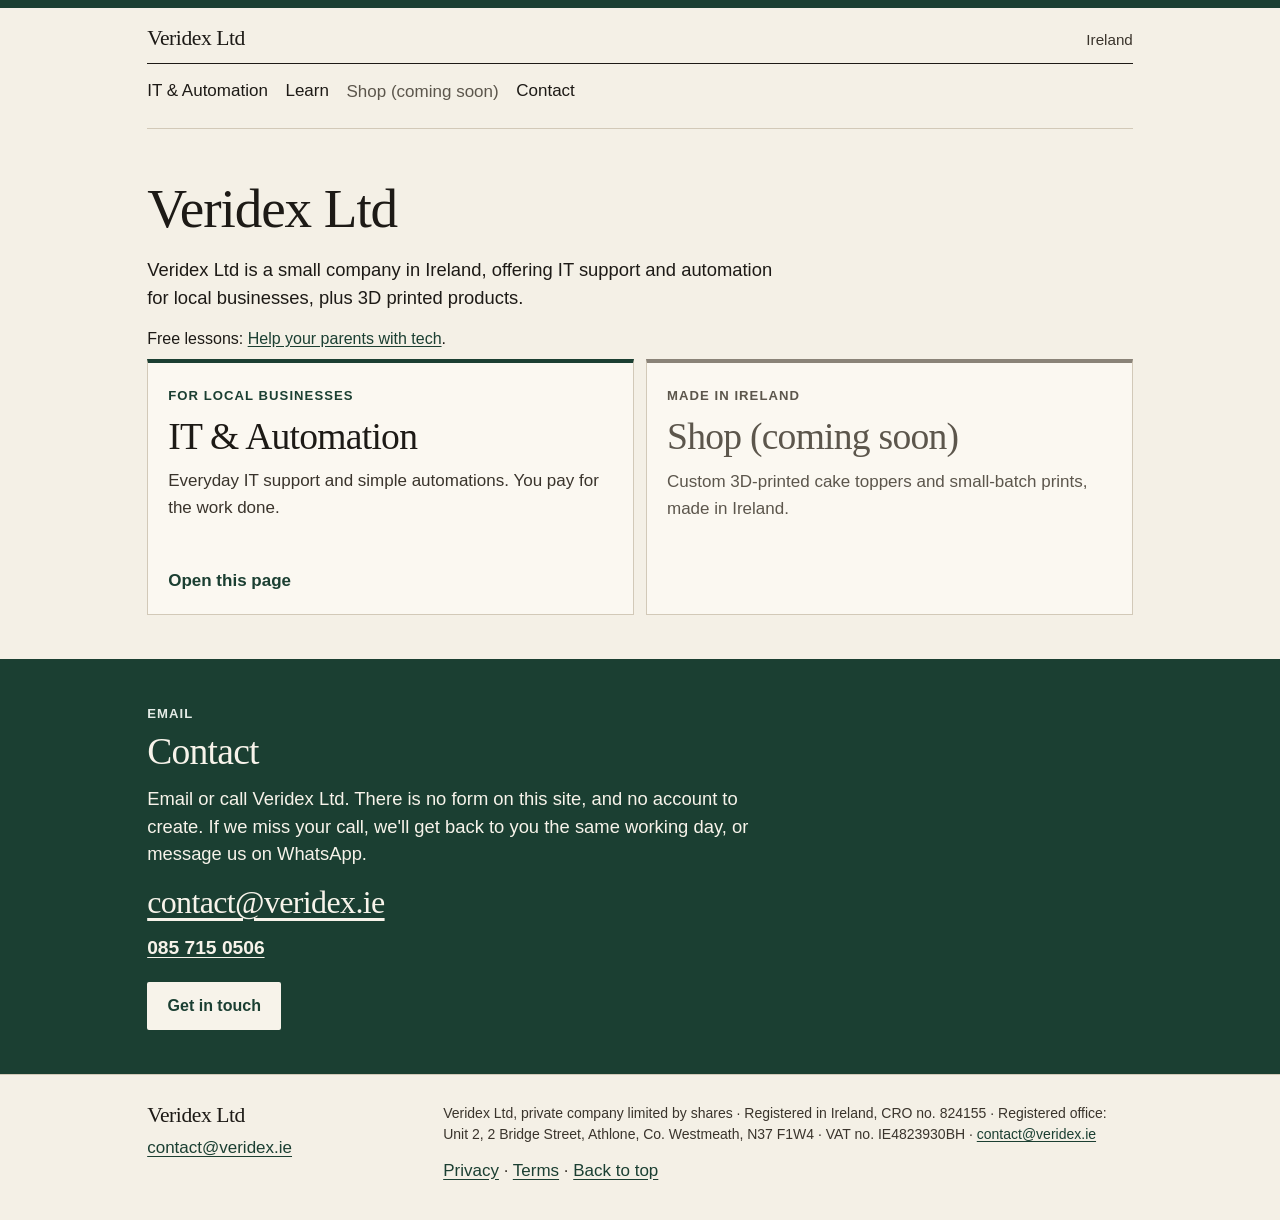
==== commit 4dfa11f0: "Merge main and use the public contact address on the learn pages. Keep Shop (coming soon) in place o" ====
--- a/index.html
+++ b/index.html
@@ -37,6 +37,7 @@
       <nav aria-label="Site">
         <ul class="nav" role="list">
           <li role="listitem"><a href="/it/">IT &amp; Automation</a></li>
+          <li role="listitem"><a href="/learn/">Learn</a></li>
           <li role="listitem"><span class="nav-soon" role="link" aria-disabled="true">Shop (coming soon)</span></li>
           <li role="listitem"><a href="#contact">Contact</a></li>
         </ul>
@@ -49,6 +50,7 @@
       <div class="wrap">
         <h1 id="home-heading">Veridex Ltd</h1>
         <p class="lede">Veridex Ltd is a small company in Ireland, offering IT support and automation for local businesses, plus 3D printed products.</p>
+        <p class="home-learn">Free lessons: <a href="/learn/">Help your parents with tech</a>.</p>
         <div class="doors">
           <a class="door" href="/it/">
             <p class="kicker">For local businesses</p>
--- a/styles.css
+++ b/styles.css
@@ -1135,3 +1135,246 @@
     border: 1px solid CanvasText;
   }
 }
+
+/* Help your parents with tech */
+
+.home-learn {
+  margin: 0.35rem 0 0;
+  font-size: 1rem;
+}
+
+.learn {
+  font-size: 1.25rem;
+  line-height: 1.7;
+}
+
+.learn h1 {
+  font-size: clamp(2.1rem, 6vw, 3rem);
+  line-height: 1.2;
+}
+
+.learn h2 {
+  margin-top: 2rem;
+  font-size: clamp(1.7rem, 4vw, 2.15rem);
+  line-height: 1.25;
+}
+
+.learn h3 {
+  font-size: 1.55rem;
+  line-height: 1.3;
+}
+
+.learn-article {
+  max-width: 40rem;
+  margin: 0 auto;
+  padding: 1.5rem var(--pad) 2.5rem;
+}
+
+.learn p,
+.learn li {
+  max-width: 40rem;
+}
+
+.learn a:not(.button) {
+  text-decoration: underline;
+  text-decoration-thickness: 2px;
+  text-underline-offset: 0.18em;
+}
+
+.learn :focus-visible {
+  outline: 3px solid #1d1a16;
+  outline-offset: 3px;
+  box-shadow: 0 0 0 6px #fbf8f1;
+}
+
+.learn .step-title {
+  display: flex;
+  gap: 0.75rem;
+  align-items: baseline;
+  margin-top: 1.75rem;
+}
+
+.learn .step-num {
+  flex: 0 0 auto;
+  color: var(--green);
+  font-size: 2rem;
+  font-weight: 700;
+  line-height: 1;
+}
+
+.learn .lesson-index,
+.learn .use-list {
+  padding-left: 1.4rem;
+}
+
+.learn .lesson-index li,
+.learn .use-list li {
+  margin: 0 0 0.85rem;
+}
+
+.learn .lesson-index a {
+  display: inline-block;
+  min-height: 44px;
+  padding: 0.35rem 0;
+}
+
+.stop-box,
+.try-box,
+.example-box,
+.print-box {
+  margin: 1.75rem 0;
+  padding: 1.25rem 1.2rem 1.1rem;
+  border: 3px solid #1d1a16;
+}
+
+.stop-box {
+  background: #12281f;
+  color: #fbf8f1;
+}
+
+.stop-box h2,
+.stop-box p,
+.stop-box li {
+  color: #fbf8f1;
+}
+
+.stop-box ol {
+  margin: 0.5rem 0 0;
+  padding-left: 1.4rem;
+}
+
+.stop-box li {
+  margin: 0 0 0.75rem;
+}
+
+.example-box {
+  background: #e4dfd4;
+  color: #1d1a16;
+}
+
+.example-label {
+  margin: 0 0 0.75rem;
+  font-weight: 700;
+}
+
+.example-text {
+  margin: 0;
+  font-size: 1.2rem;
+}
+
+.try-box,
+.print-box {
+  background: #fbf8f1;
+  color: #1d1a16;
+}
+
+.try-box h2,
+.print-box h2 {
+  margin-top: 0;
+}
+
+.print-title {
+  margin: 0 0 0.75rem;
+  font-size: 1.35rem;
+}
+
+.print-button {
+  margin-top: 0.5rem;
+  min-height: 48px;
+  min-width: 44px;
+  padding: 0.75rem 1.15rem;
+  background: #1b3f32;
+  color: #fbf8f1;
+  border: 3px solid #1d1a16;
+  font: inherit;
+  font-weight: 700;
+  cursor: pointer;
+}
+
+.lesson-nav {
+  display: flex;
+  flex-wrap: wrap;
+  gap: 0.75rem;
+  margin: 2rem 0 0;
+}
+
+.learn .lesson-nav .button {
+  min-height: 48px;
+  min-width: 44px;
+  padding: 0.8rem 1.25rem;
+  font-size: 1.25rem;
+}
+
+.lessons-note {
+  margin-top: 2.5rem;
+  color: #1d1a16;
+  font-size: 1.05rem;
+  line-height: 1.5;
+}
+
+@media (forced-colors: active) {
+  .stop-box,
+  .try-box,
+  .example-box,
+  .print-box,
+  .print-button,
+  .learn .button {
+    border: 3px solid CanvasText;
+  }
+}
+
+@media print {
+  @page {
+    size: A4;
+    margin: 14mm;
+  }
+
+  body.learn {
+    background: #fff;
+    color: #000;
+    font-size: 16pt;
+    line-height: 1.35;
+    border: 0;
+    padding: 0;
+  }
+
+  body.learn .site-header,
+  body.learn .site-footer,
+  body.learn .sticky-contact,
+  body.learn .skip,
+  body.learn .learn-screen,
+  body.learn .lesson-nav,
+  body.learn .lessons-note,
+  body.learn .print-button {
+    display: none !important;
+  }
+
+  body.learn .learn-article {
+    max-width: none;
+    margin: 0;
+    padding: 0;
+  }
+
+  body.learn .print-box {
+    display: block;
+    margin: 0;
+    padding: 0;
+    border: 0;
+    background: #fff;
+    color: #000;
+  }
+
+  body.learn .print-box h2 {
+    margin: 0 0 0.4em;
+    color: #000;
+    font-size: 22pt;
+  }
+
+  body.learn .print-box .print-title,
+  body.learn .print-box li,
+  body.learn .print-box p {
+    color: #000;
+    font-size: 16pt;
+    line-height: 1.35;
+  }
+}
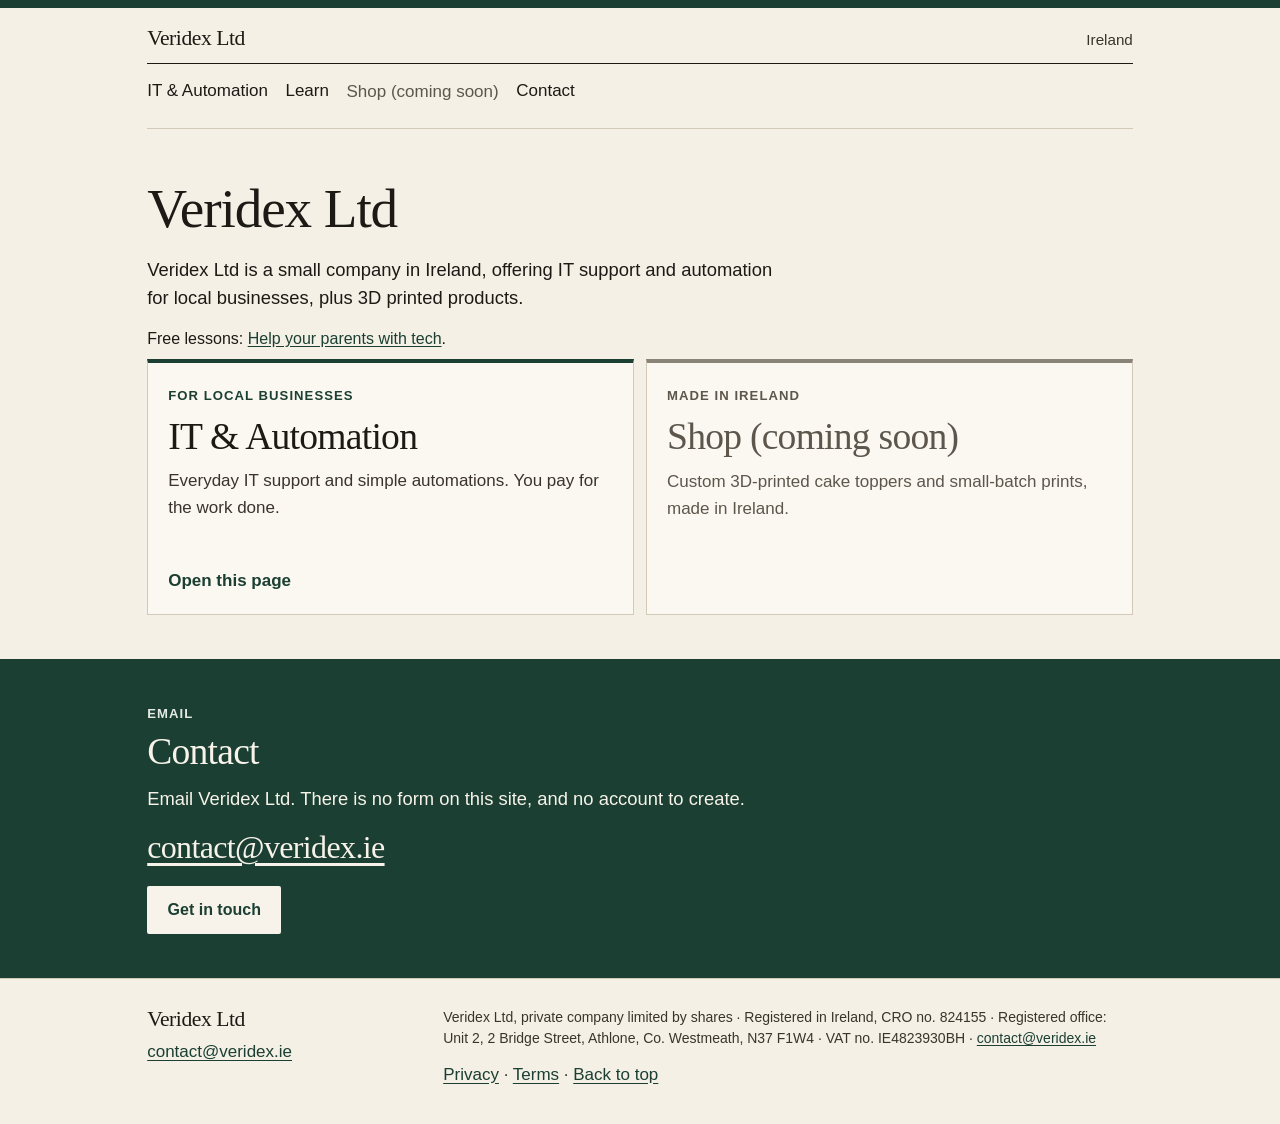
==== commit 909113d0: "Remove the public phone number. Email is the only public contact.  Co-authored-by: Veridex-Business " ====
--- a/index.html
+++ b/index.html
@@ -71,10 +71,9 @@
       <div class="wrap">
         <p class="kicker kicker-light">Email</p>
         <h2 id="contact-heading">Contact</h2>
-        <p class="lede lede-light">Email or call Veridex Ltd. There is no form on this site, and no account to create. If we miss your call, we'll get back to you the same working day, or message us on WhatsApp.</p>
+        <p class="lede lede-light">Email Veridex Ltd. There is no form on this site, and no account to create.</p>
         <address>
           <a class="contact-email" href="mailto:contact@veridex.ie">contact@veridex.ie</a>
-          <a class="contact-phone" href="tel:+353857150506">085 715 0506</a>
         </address>
         <p class="contact-action"><a class="button button-inverse" href="mailto:contact@veridex.ie">Get in touch</a></p>
       </div>
--- a/styles.css
+++ b/styles.css
@@ -724,18 +724,6 @@
   color: white;
 }
 
-.contact-phone {
-  display: block;
-  margin-top: 0.65rem;
-  color: var(--on-green);
-  font-size: 1.2rem;
-  font-weight: 650;
-}
-
-.contact-phone:hover {
-  color: white;
-}
-
 .contact-action {
   margin: 1.15rem 0 0;
 }
@@ -940,8 +928,7 @@
     display: none;
   }
 
-  .contact-email,
-  .contact-phone {
+  .contact-email {
     color: black;
   }
 
